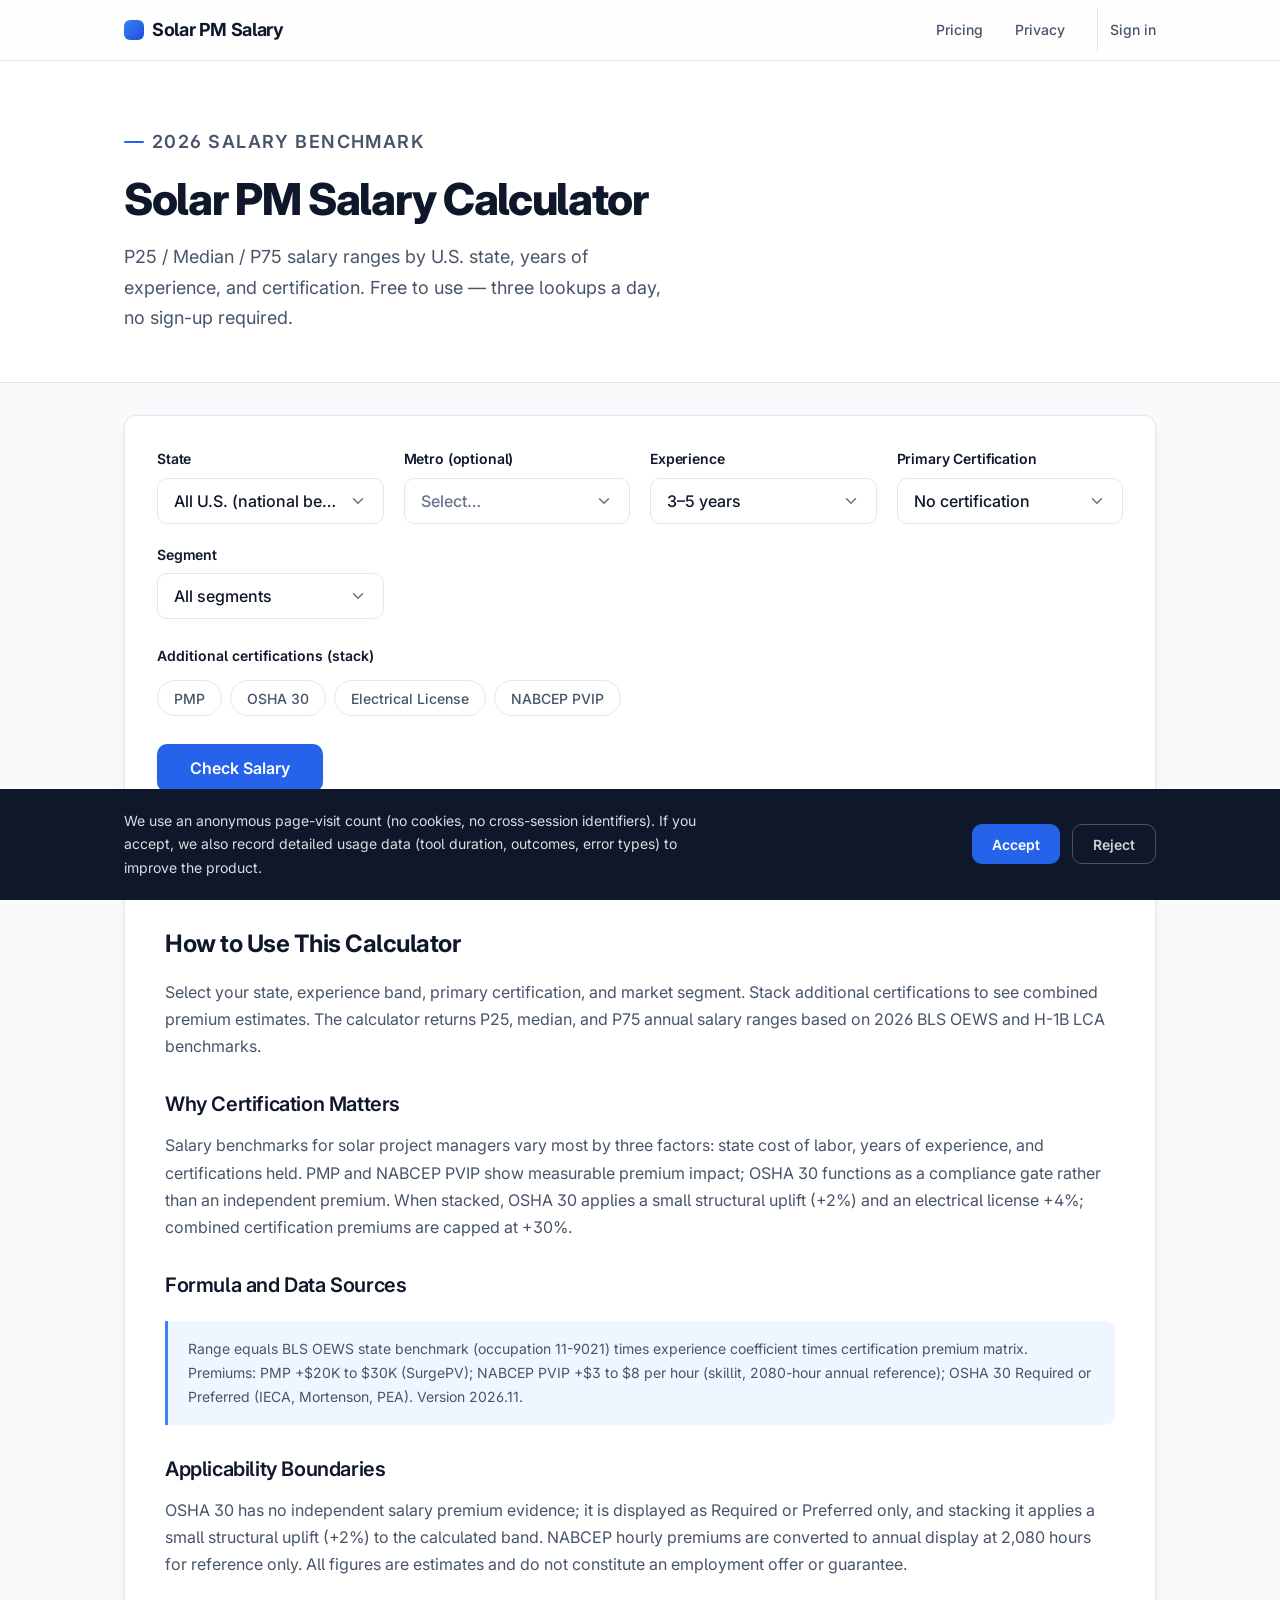
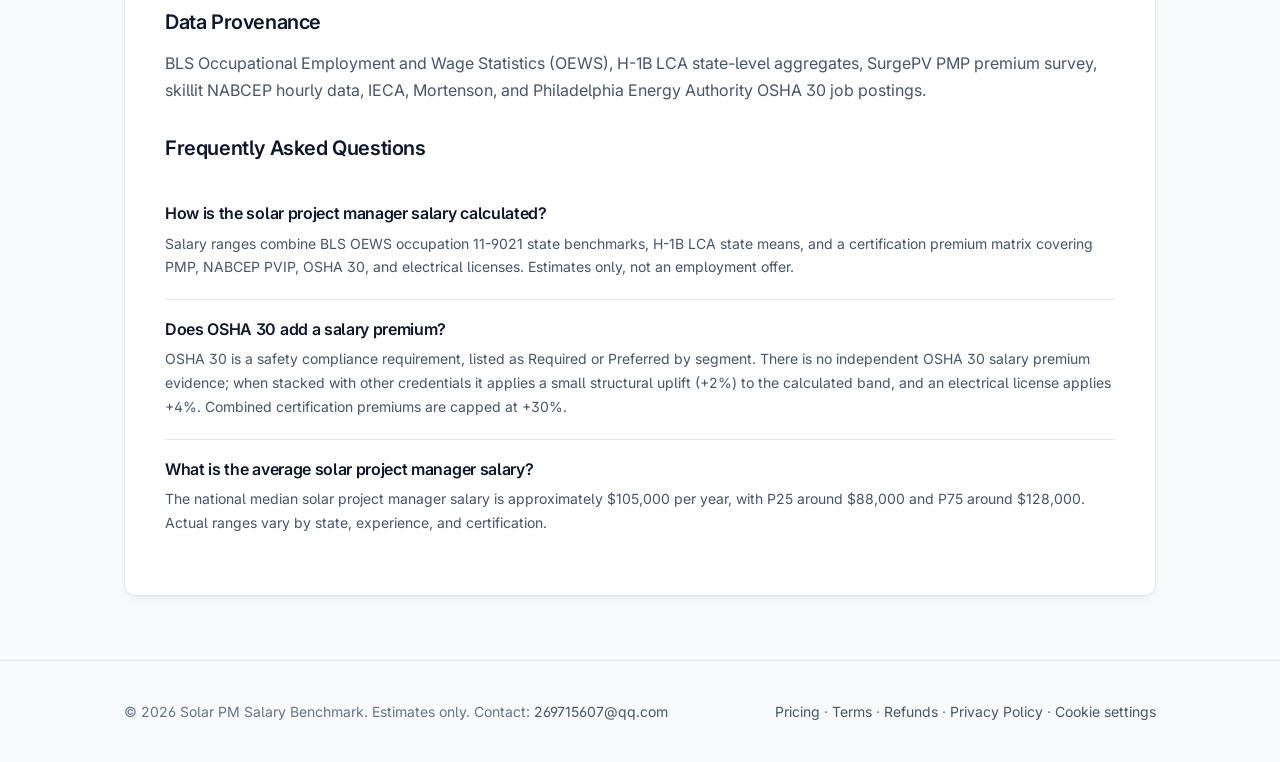
==== index.html @ f7c48b87 "fix(pro): isPro 只认 billing.paid，不用额度快照兜底 实测：status 里 paid=false 而 quota.plan 仍是 pro（额度快照晚一拍）时， 页面会打 " ====
<!DOCTYPE html>
<html lang="en">
<head>
  <meta charset="UTF-8">
  <meta name="viewport" content="width=device-width, initial-scale=1.0">
  <title>Solar PM Salary Calculator — Pay by State & Certification</title>
  <meta name="description" content="Solar Project Manager salary ranges (P25, median, P75) by U.S. state, experience, and certification — PMP, NABCEP, OSHA 30. Free 2026 benchmark calculator.">
  <meta name="robots" content="index, follow">
  <meta name="theme-color" content="#2563eb">
  <link rel="canonical" href="https://solarpmlab.com/">
  <link rel="icon" href="/assets/favicon.svg" type="image/svg+xml">

  <!-- Open Graph -->
  <meta property="og:type" content="website">
  <meta property="og:site_name" content="Solar PM Salary Benchmark">
  <meta property="og:title" content="Solar PM Salary Calculator — Pay by State & Certification">
  <meta property="og:description" content="Solar Project Manager salary ranges (P25, median, P75) by U.S. state, years of experience, and certification. Free calculator — 2026 BLS + LCA benchmark.">
  <meta property="og:url" content="https://solarpmlab.com/">
  <meta property="og:image" content="https://solarpmlab.com/assets/og-image.png">

  <!-- Twitter -->
  <meta name="twitter:card" content="summary_large_image">
  <meta name="twitter:title" content="Solar PM Salary Calculator">
  <meta name="twitter:description" content="Free 2026 salary benchmark for Solar Project Managers — P25 / Median / P75 by state, experience, and certification.">
  <meta name="twitter:image" content="https://solarpmlab.com/assets/og-image.png">

  <link rel="preconnect" href="https://fonts.googleapis.com">
  <link rel="preconnect" href="https://fonts.gstatic.com" crossorigin>
  <link href="https://fonts.googleapis.com/css2?family=Inter:wght@400;500;600;700;800&display=swap" rel="stylesheet">

  <link rel="stylesheet" href="assets/css/tokens.css?v=2.0.0">
  <link rel="stylesheet" href="assets/css/base.css?v=2.0.0">
  <link rel="stylesheet" href="assets/css/solar-pm-salary.css?v=2.1.0">
  <script src="/bff/js/vr-solar-pm-salary.js?v=3.0.0" data-vr-site="solar-pm-salary" defer></script>

  <!-- JSON-LD -->
  <script type="application/ld+json">
  {
    "@context": "https://schema.org",
    "@graph": [
      {
        "@type": "Organization",
        "@id": "#org",
        "name": "Solar PM Salary Benchmark",
        "url": "https://solarpmlab.com/",
        "logo": { "@type": "ImageObject", "url": "https://solarpmlab.com/assets/logo.png" }
      },
      {
        "@type": "WebSite",
        "name": "Solar PM Salary Benchmark",
        "url": "https://solarpmlab.com/",
        "publisher": { "@id": "#org" }
      },
      {
        "@type": "WebApplication",
        "name": "Solar PM Salary Calculator",
        "description": "Solar Project Manager salary benchmark by state, experience, and certification.",
        "applicationCategory": "FinanceApplication",
        "operatingSystem": "Web",
        "offers": { "@type": "Offer", "price": "0", "priceCurrency": "USD" },
        "inLanguage": "en-US",
        "publisher": { "@id": "#org" }
      },
      {
        "@type": "HowTo",
        "name": "How to Use the Solar PM Salary Calculator",
        "description": "Look up P25, median, and P75 solar project manager salaries by U.S. state, experience, and certification.",
        "step": [
          { "@type": "HowToStep", "position": "1", "name": "Select location", "text": "Pick a U.S. state or national benchmark. Metro (optional) drills to 100 top markets." },
          { "@type": "HowToStep", "position": "2", "name": "Choose experience & certification", "text": "Set your experience band (0-2, 3-5, 6+ years) and any certification you hold. Stack additional certs to see combined premiums." },
          { "@type": "HowToStep", "position": "3", "name": "Review ranges", "text": "See P25 / median / P75 salary ranges plus certification premium breakdown and side-by-side comparison." }
        ]
      },
      {
        "@type": "Dataset",
        "name": "Solar PM Salary Benchmark 2026",
        "description": "BLS OEWS (occupation 11-9021) + H-1B LCA state-level aggregates + certification premium matrix (PMP, NABCEP PVIP, OSHA 30, Electrical License).",
        "creator": { "@id": "#org" },
        "publisher": { "@id": "#org" },
        "dateModified": "2026-11-12"
      },
      {
        "@type": "FAQPage",
        "mainEntity": [
          { "@type": "Question", "name": "How is the solar project manager salary calculated?",
            "acceptedAnswer": { "@type": "Answer", "text": "Salary ranges combine BLS OEWS occupation 11-9021 state benchmarks, H-1B LCA state means, and a certification premium matrix covering PMP, NABCEP PVIP, OSHA 30, and electrical licenses. Estimates only, not an employment offer." } },
          { "@type": "Question", "name": "Does OSHA 30 add a salary premium?",
            "acceptedAnswer": { "@type": "Answer", "text": "OSHA 30 is a safety compliance requirement, listed as Required or Preferred by segment. There is no independent OSHA 30 salary premium evidence; when stacked with other credentials it applies a small structural uplift (+2%) to the calculated band, and an electrical license applies +4%. Combined certification premiums are capped at +30%." } },
          { "@type": "Question", "name": "What is the average solar project manager salary?",
            "acceptedAnswer": { "@type": "Answer", "text": "The national median solar project manager salary is approximately $105,000 per year, with P25 around $88,000 and P75 around $128,000. Actual ranges vary by state, experience, and certification." } }
        ]
      }
    ]
  }
  </script>
</head>
<body>

  <div id="consent-banner" class="consent-banner" role="dialog" aria-label="Cookie consent">
    <div class="container">
      <p>We use an anonymous page-visit count (no cookies, no cross-session identifiers). If you accept, we also record detailed usage data (tool duration, outcomes, error types) to improve the product.</p>
      <div class="consent-buttons">
        <button id="consent-accept" class="consent-accept" type="button">Accept</button>
        <button id="consent-reject" class="consent-reject" type="button">Reject</button>
      </div>
    </div>
  </div>

  <header class="site-header">
    <div class="container">
      <div class="site-logo"><a href="/">Solar PM Salary</a></div>
      <nav aria-label="Main navigation">
        <a href="/pricing">Pricing</a>
        <a href="/solar-pm-salary-privacy.html">Privacy</a>
        <div class="account-slot" id="account-slot"></div>
      </nav>
    </div>
  </header>

  <main>
    <!-- 付款回跳提示：文案与显示时机全由 account.js 依据 billing/status 决定（?paid=1 只是线索，不是证据） -->
    <div id="paid-banner" role="status" aria-live="polite" hidden></div>
    <!-- Hero -->
    <section class="hero">
      <div class="container">
        <p class="hero-eyebrow">2026 Salary Benchmark</p>
        <h1>Solar PM Salary Calculator</h1>
        <p>P25 / Median / P75 salary ranges by U.S. state, years of experience, and certification. Free to use — three lookups a day, no sign-up required.</p>
      </div>
    </section>

    <section class="container">

      <div id="rate-limit-banner" class="rate-limit-banner" style="display:none" role="alert">
        Slow down — rate limited. Retry in <span data-countdown></span>.
      </div>

      <div id="fallback-banner" class="fallback-banner" style="display:none" role="alert">
        Showing local estimates (backend unreachable). Corrections and flagging disabled — not real salaries.
      </div>

      <form class="query-form" id="salary-form" autocomplete="off" novalidate>
        <div class="form-grid">
          <div class="form-field">
            <label for="field-state">State</label>
            <div class="cselect" id="cselect-state"></div>
            <select id="field-state" name="state" required aria-hidden="true" tabindex="-1" class="cselect-native"></select>
          </div>
          <div class="form-field">
            <label for="field-metro">Metro (optional)</label>
            <div class="cselect" id="cselect-metro"></div>
            <select id="field-metro" name="metro" aria-hidden="true" tabindex="-1" class="cselect-native">
              <option value="">—</option>
            </select>
          </div>
          <div class="form-field">
            <label for="field-experience">Experience</label>
            <div class="cselect" id="cselect-experience"></div>
            <select id="field-experience" name="experience" required aria-hidden="true" tabindex="-1" class="cselect-native"></select>
          </div>
          <div class="form-field">
            <label for="field-certification">Primary Certification</label>
            <div class="cselect" id="cselect-certification"></div>
            <select id="field-certification" name="certification" required aria-hidden="true" tabindex="-1" class="cselect-native"></select>
          </div>
          <div class="form-field">
            <label for="field-segment">Segment</label>
            <div class="cselect" id="cselect-segment"></div>
            <select id="field-segment" name="segment" required aria-hidden="true" tabindex="-1" class="cselect-native"></select>
          </div>
        </div>

        <div class="cert-stack-field">
          <label>Additional certifications (stack)</label>
          <div class="cert-stack-options" id="cert-stack-wrap">
            <button type="button" class="cert-chip" data-cert="pmp">PMP</button>
            <button type="button" class="cert-chip" data-cert="osha30">OSHA 30</button>
            <button type="button" class="cert-chip" data-cert="electrical">Electrical License</button>
            <button type="button" class="cert-chip" data-cert="nabcep">NABCEP PVIP</button>
          </div>
        </div>

        <div class="submit-row">
          <button type="submit" class="btn btn-primary" id="btn-submit">Check Salary</button>
        </div>
      </form>

      <!-- Free quota: used/remaining come from the server; never adjust them client-side. -->
      <p class="quota-line" id="quota-line" hidden></p>

      <section class="results-section" id="results" aria-live="polite" aria-label="Salary results"></section>

      <!-- Pro 面板：只在「已登录 + 有效订阅」时由 account.js 显示（默认 hidden，不占位）。
           定价页承诺了 API key，就必须有签发入口 —— 否则是"收钱不交付"。 -->
      <section id="pro-panel" aria-label="Your Pro access" hidden
               style="margin-top:var(--space-8);padding:18px 20px;border:1px solid #e5e7eb;border-radius:14px;background:#fff">
        <h2 style="margin:0 0 .4rem;font-size:1.25rem">Your Pro access</h2>
        <p id="pro-summary" style="margin:0 0 .8rem;color:var(--text-muted)"></p>
        <h3 style="margin:.6rem 0 .3rem;font-size:1.02rem">API access</h3>
        <p style="margin:0 0 .6rem;color:var(--text-muted);font-size:.92rem">
          POST <code>https://api.guomeijiayu.com/solar-pm-salary/v1/estimate</code> with
          <code>Authorization: Bearer &lt;your key&gt;</code> and the same JSON body as the form
          (<code>state</code>, <code>experience</code>, <code>certification</code>, <code>segment</code>).
          1,000 calls per day.
        </p>
        <div id="api-key-list"></div>
        <p style="margin:.8rem 0 0">
          <button type="button" class="btn btn-secondary" id="api-key-create">Create API key</button>
        </p>
        <div id="api-key-secret" hidden></div>
      </section>

      <article class="thick-content">
        <h2>How to Use This Calculator</h2>
        <p>Select your state, experience band, primary certification, and market segment. Stack additional certifications to see combined premium estimates. The calculator returns P25, median, and P75 annual salary ranges based on 2026 BLS OEWS and H-1B LCA benchmarks.</p>

        <h3>Why Certification Matters</h3>
        <p>Salary benchmarks for solar project managers vary most by three factors: state cost of labor, years of experience, and certifications held. PMP and NABCEP PVIP show measurable premium impact; OSHA 30 functions as a compliance gate rather than an independent premium. When stacked, OSHA 30 applies a small structural uplift (+2%) and an electrical license +4%; combined certification premiums are capped at +30%.</p>

        <h3>Formula and Data Sources</h3>
        <blockquote>Range equals BLS OEWS state benchmark (occupation 11-9021) times experience coefficient times certification premium matrix. Premiums: PMP +$20K to $30K (SurgePV); NABCEP PVIP +$3 to $8 per hour (skillit, 2080-hour annual reference); OSHA 30 Required or Preferred (IECA, Mortenson, PEA). Version 2026.11.</blockquote>

        <h3>Applicability Boundaries</h3>
        <p>OSHA 30 has no independent salary premium evidence; it is displayed as Required or Preferred only, and stacking it applies a small structural uplift (+2%) to the calculated band. NABCEP hourly premiums are converted to annual display at 2,080 hours for reference only. All figures are estimates and do not constitute an employment offer or guarantee.</p>

        <h3>Data Provenance</h3>
        <p>BLS Occupational Employment and Wage Statistics (OEWS), H-1B LCA state-level aggregates, SurgePV PMP premium survey, skillit NABCEP hourly data, IECA, Mortenson, and Philadelphia Energy Authority OSHA 30 job postings.</p>

        <h3>Frequently Asked Questions</h3>
        <div class="faq-block">
          <div class="faq-item">
            <h4>How is the solar project manager salary calculated?</h4>
            <p>Salary ranges combine BLS OEWS occupation 11-9021 state benchmarks, H-1B LCA state means, and a certification premium matrix covering PMP, NABCEP PVIP, OSHA 30, and electrical licenses. Estimates only, not an employment offer.</p>
          </div>
          <div class="faq-item">
            <h4>Does OSHA 30 add a salary premium?</h4>
            <p>OSHA 30 is a safety compliance requirement, listed as Required or Preferred by segment. There is no independent OSHA 30 salary premium evidence; when stacked with other credentials it applies a small structural uplift (+2%) to the calculated band, and an electrical license applies +4%. Combined certification premiums are capped at +30%.</p>
          </div>
          <div class="faq-item">
            <h4>What is the average solar project manager salary?</h4>
            <p>The national median solar project manager salary is approximately $105,000 per year, with P25 around $88,000 and P75 around $128,000. Actual ranges vary by state, experience, and certification.</p>
          </div>
        </div>
      </article>

    </section>
  </main>

  <!-- Footer -->
  <footer class="site-footer">
    <div class="container">
      <div>&copy; 2026 Solar PM Salary Benchmark. Estimates only. Contact: <a href="mailto:269715607@qq.com">269715607@qq.com</a></div>
      <div><a href="/pricing">Pricing</a> · <a href="/terms">Terms</a> · <a href="/refund">Refunds</a> · <a href="/solar-pm-salary-privacy.html">Privacy Policy</a> · <a href="#" id="solar-consent-settings" rel="nofollow">Cookie settings</a></div>
    </div>
  </footer>

  <!-- Toast -->
  <div id="toast" class="toast" role="status" aria-live="polite"></div>

  <!-- Account modal lives in the markup (not built by JS), so the CSP needs no innerHTML allowance. -->
  <div class="modal-backdrop" id="auth-modal" hidden>
    <div class="modal" role="dialog" aria-modal="true" aria-labelledby="auth-title">
      <button type="button" class="modal-close" id="auth-close" aria-label="Close">×</button>
      <h3 id="auth-title">Sign in</h3>
      <p class="modal-sub" id="auth-sub">Your checks and Pro plan are tied to this account.</p>
      <form id="auth-form" novalidate>
        <label for="auth-email">Email</label>
        <input type="email" id="auth-email" name="email" required autocomplete="email" placeholder="you@company.com">
        <label for="auth-password">Password</label>
        <input type="password" id="auth-password" name="password" required minlength="8" autocomplete="current-password" placeholder="At least 8 characters">
        <p class="auth-error" id="auth-error" role="alert" hidden></p>
        <button type="submit" class="btn btn-primary" id="auth-submit">Sign in</button>
      </form>
      <p class="modal-switch"><button type="button" class="link-btn" id="auth-switch">New here? Create an account</button></p>
    </div>
  </div>

  <script src="assets/js/_site_config.js?v=2.4.0"></script>
  <script src="assets/js/api.js?v=2.0.0"></script>
  <script src="assets/js/account.js?v=2.4.2"></script>
  <script src="assets/js/solar-pm-salary-app.js?v=2.4.0"></script>
</body>
</html>
---- assets/css/tokens.css ----
:root {

  --color-blue-50:  #eff6ff;
  --color-blue-100: #dbeafe;
  --color-blue-200: #bfdbfe;
  --color-blue-300: #93c5fd;
  --color-blue-400: #60a5fa;
  --color-blue-500: #3b82f6;
  --color-blue-600: #2563eb;
  --color-blue-700: #1d4ed8;

  --color-primary:       var(--color-blue-600);
  --color-primary-hover: var(--color-blue-700);
  --color-primary-soft:  var(--color-blue-50);

  --color-gray-50:  #f8fafc;
  --color-gray-100: #f1f5f9;
  --color-gray-200: #e2e8f0;
  --color-gray-300: #cbd5e1;
  --color-gray-400: #94a3b8;
  --color-gray-500: #64748b;
  --color-gray-600: #475569;
  --color-gray-700: #334155;
  --color-gray-800: #1e293b;
  --color-gray-900: #0f172a;

  --color-success:    #047857;
  --color-success-bg: #ecfdf5;
  --color-warning:    #b45309;
  --color-warning-bg: #fffbeb;
  --color-error:      #b91c1c;
  --color-error-bg:   #fef2f2;

  --text-primary:   var(--color-gray-900);
  --text-secondary: var(--color-gray-600);
  --text-muted:     var(--color-gray-500);
  --text-faint:     var(--color-gray-400);

  --bg-page:        var(--color-gray-50);
  --bg-elevated:    #ffffff;
  --bg-subtle:      var(--color-gray-100);
  --bg-hero:        #ffffff;
  --bg-navbar:      rgba(255, 255, 255, 0.8);
  --bg-border:      var(--color-gray-200);
  --bg-border-strong: var(--color-gray-300);

  --font-sans: "Inter", -apple-system, BlinkMacSystemFont, "Segoe UI", Roboto, "Helvetica Neue", Arial, sans-serif;
  --font-mono: "SF Mono", "JetBrains Mono", ui-monospace, Menlo, Consolas, monospace;

  --font-xs:   12px;
  --font-sm:   14px;
  --font-base: 16px;
  --font-lg:   18px;
  --font-xl:   20px;
  --font-2xl:  24px;
  --font-3xl:  30px;
  --font-4xl:  40px;
  --font-5xl:  48px;
  --font-hero: 44px;

  --weight-normal:   400;
  --weight-medium:   500;
  --weight-semibold: 600;
  --weight-bold:     700;
  --weight-extrabold: 800;

  --leading-tight:   1.2;
  --leading-snug:    1.4;
  --leading-normal:  1.55;
  --leading-relaxed: 1.7;

  --space-1: 4px;  --space-2: 8px;  --space-3: 12px; --space-4: 16px;
  --space-5: 20px; --space-6: 24px; --space-7: 28px; --space-8: 32px;
  --space-10: 40px; --space-12: 48px; --space-14: 56px; --space-16: 64px;
  --space-20: 80px; --space-24: 96px;

  --radius-sm:   6px;
  --radius-md:   10px;
  --radius-lg:   12px;
  --radius-xl:   16px;
  --radius-2xl:  16px;
  --radius-full: 999px;

  --shadow-xs:  0 1px 2px 0 rgba(15, 23, 42, 0.05);
  --shadow-sm:  0 1px 2px 0 rgba(15, 23, 42, 0.04), 0 1px 3px 0 rgba(15, 23, 42, 0.03);
  --shadow-card: 0 1px 3px 0 rgba(15, 23, 42, 0.04), 0 4px 12px -2px rgba(15, 23, 42, 0.05);
  --shadow-dropdown: 0 4px 6px -1px rgba(15, 23, 42, 0.05), 0 10px 24px -4px rgba(15, 23, 42, 0.10);
  --shadow-hover: 0 4px 12px -2px rgba(15, 23, 42, 0.08);

  --container-max: 1080px;
  --navbar-height: 60px;
  --touch-target: 44px;

  --dur-fast: 120ms;
  --dur-normal: 180ms;
  --ease: cubic-bezier(0.4, 0, 0.2, 1);
  --ease-out: cubic-bezier(0, 0, 0.2, 1);
}
---- assets/css/base.css ----
*, *::before, *::after { box-sizing: border-box; margin: 0; padding: 0; }

html {
  font-size: var(--font-base);
  -webkit-text-size-adjust: 100%;
  scroll-behavior: smooth;
}

body {
  font-family: var(--font-sans);
  font-feature-settings: "cv05" 1, "tnum" 0, "ss01" 1;
  color: var(--text-primary);
  background: var(--bg-page);
  line-height: var(--leading-normal);
  min-height: 100vh;
  -webkit-font-smoothing: antialiased;
  -moz-osx-font-smoothing: grayscale;
  text-rendering: optimizeLegibility;
}

a {
  color: var(--color-blue-600);
  text-decoration: none;
  transition: color var(--dur-fast) var(--ease);
}
a:hover { color: var(--color-blue-700); text-decoration: underline; }
a:focus-visible {
  outline: 2px solid var(--color-blue-500);
  outline-offset: 2px;
  border-radius: var(--radius-sm);
}

h1, h2, h3, h4 {
  line-height: var(--leading-tight);
  color: var(--text-primary);
  letter-spacing: -0.02em;
}
h1 { font-size: var(--font-hero); font-weight: var(--weight-extrabold); letter-spacing: -0.03em; }
h2 { font-size: var(--font-2xl); font-weight: var(--weight-bold); }
h3 { font-size: var(--font-xl);  font-weight: var(--weight-semibold); }
h4 { font-size: var(--font-base); font-weight: var(--weight-semibold); }

p { line-height: var(--leading-relaxed); color: var(--text-secondary); }
ul, ol { line-height: var(--leading-relaxed); color: var(--text-secondary); }
ul li, ol li { margin-bottom: var(--space-2); }

.tabular, .percentile-value, .comparison-value { font-variant-numeric: tabular-nums; }

img { max-width: 100%; display: block; }

button {
  font-family: inherit;
  font-size: var(--font-base);
  cursor: pointer;
  border: none;
  background: none;
  min-height: var(--touch-target);
  font-weight: var(--weight-medium);
}
button:focus-visible { outline: 2px solid var(--color-blue-500); outline-offset: 2px; border-radius: var(--radius-sm); }
button:disabled { cursor: not-allowed; opacity: 0.55; }

input, select, textarea {
  font-family: inherit;
  font-size: var(--font-base);
  color: var(--text-primary);
}
input:focus-visible, select:focus-visible, textarea:focus-visible {
  outline: 2px solid var(--color-blue-500);
  outline-offset: 1px;
}

.visually-hidden {
  position: absolute !important;
  width: 1px; height: 1px;
  padding: 0; margin: -1px;
  overflow: hidden; clip: rect(0,0,0,0);
  white-space: nowrap; border: 0;
}

.container {
  max-width: var(--container-max);
  margin: 0 auto;
  padding: 0 var(--space-6);
}
.container-narrow {
  max-width: 760px;
  margin: 0 auto;
  padding: 0 var(--space-6);
}

.btn {
  display: inline-flex;
  align-items: center;
  justify-content: center;
  gap: var(--space-2);
  min-height: var(--touch-target);
  padding: 0 var(--space-6);
  border-radius: var(--radius-md);
  font-weight: var(--weight-semibold);
  text-decoration: none;
  transition: background var(--dur-fast) var(--ease), box-shadow var(--dur-fast) var(--ease), transform var(--dur-fast) var(--ease);
  cursor: pointer;
  border: 1px solid transparent;
}
.btn-primary {
  background: var(--color-primary);
  color: #ffffff;
  box-shadow: var(--shadow-xs);
}
.btn-primary:hover {
  background: var(--color-primary-hover);
  text-decoration: none;
  color: #ffffff;
}
.btn-primary:active { transform: translateY(1px); }
.btn-primary:disabled { background: var(--color-gray-300); box-shadow: none; }
.btn-secondary {
  background: var(--bg-elevated);
  color: var(--text-primary);
  border-color: var(--bg-border-strong);
}
.btn-secondary:hover {
  background: var(--color-gray-50);
  text-decoration: none;
  border-color: var(--color-gray-400);
}

/* ===== Toast ===== */
.toast {
  position: fixed;
  bottom: var(--space-8);
  left: 50%;
  transform: translateX(-50%) translateY(16px);
  background: var(--color-gray-900);
  color: #fff;
  padding: var(--space-3) var(--space-6);
  border-radius: var(--radius-md);
  box-shadow: var(--shadow-dropdown);
  z-index: 1000;
  max-width: 90vw;
  opacity: 0;
  pointer-events: none;
  transition: opacity var(--dur-normal) var(--ease-out), transform var(--dur-normal) var(--ease-out);
  font-size: var(--font-sm);
  font-weight: var(--weight-medium);
}
.toast.show { opacity: 1; transform: translateX(-50%) translateY(0); pointer-events: auto; }
.toast.error { background: var(--color-error); }
.toast.success { background: var(--color-success); }

.skeleton {
  background: linear-gradient(90deg, var(--color-gray-100) 25%, var(--color-gray-200) 37%, var(--color-gray-100) 63%);
  background-size: 400% 100%;
  animation: skeleton-loading 1.4s ease infinite;
  border-radius: var(--radius-sm);
}
@keyframes skeleton-loading {
  0% { background-position: 100% 50%; }
  100% { background-position: 0 50%; }
}

table { border-collapse: collapse; width: 100%; }
th { text-align: left; font-weight: var(--weight-semibold); }

blockquote {
  border-left: 3px solid var(--color-blue-500);
  padding: var(--space-4) var(--space-5);
  margin: var(--space-6) 0;
  background: var(--color-blue-50);
  border-radius: 0 var(--radius-md) var(--radius-md) 0;
  color: var(--text-secondary);
  line-height: var(--leading-relaxed);
  font-size: var(--font-sm);
}
---- assets/css/solar-pm-salary.css ----
.site-header {
  background: var(--bg-navbar);
  backdrop-filter: saturate(180%) blur(12px);
  -webkit-backdrop-filter: saturate(180%) blur(12px);
  position: sticky;
  top: 0;
  z-index: 100;
  border-bottom: 1px solid var(--bg-border);
}
.site-header .container {
  display: flex;
  align-items: center;
  justify-content: space-between;
  height: var(--navbar-height);
}
.site-logo {
  display: flex;
  align-items: center;
  gap: var(--space-2);
  font-weight: var(--weight-bold);
  font-size: var(--font-lg);
  color: var(--text-primary);
  letter-spacing: -0.02em;
}
.site-logo a { color: inherit; display: flex; align-items: center; gap: var(--space-2); }
.site-logo a:hover { text-decoration: none; }

.site-logo a::before {
  content: "";
  width: 20px; height: 20px;
  border-radius: 6px;
  background: linear-gradient(135deg, var(--color-blue-500), var(--color-blue-700));
  flex-shrink: 0;
}
.site-header nav { display: flex; gap: var(--space-8); align-items: center; }
.site-header nav a {
  color: var(--text-secondary);
  font-size: var(--font-sm);
  font-weight: var(--weight-medium);
}
.site-header nav a:hover { color: var(--text-primary); text-decoration: none; }

.hero {
  background: var(--bg-hero);
  border-bottom: 1px solid var(--bg-border);
  padding: var(--space-16) 0 var(--space-12);
}
.hero-eyebrow {
  display: inline-flex;
  align-items: center;
  gap: var(--space-2);
  font-size: var(--font-xs);
  font-weight: var(--weight-semibold);
  letter-spacing: 0.08em;
  text-transform: uppercase;
  color: var(--color-blue-700);
  margin-bottom: var(--space-4);
}
.hero-eyebrow::before {
  content: "";
  width: 20px; height: 2px;
  background: var(--color-blue-600);
  border-radius: 2px;
}
.hero h1 {
  margin-bottom: var(--space-4);
  max-width: 720px;
}
.hero p {
  font-size: var(--font-lg);
  max-width: 560px;
  color: var(--text-secondary);
  line-height: var(--leading-relaxed);
}

.query-form {
  background: var(--bg-elevated);
  border: 1px solid var(--bg-border);
  border-radius: var(--radius-lg);
  padding: var(--space-8);
  margin-top: var(--space-8);
  box-shadow: var(--shadow-card);
}
.form-grid {
  display: grid;
  grid-template-columns: repeat(auto-fit, minmax(180px, 1fr));
  gap: var(--space-5);
}
.form-field { display: flex; flex-direction: column; }
.form-field label {
  font-weight: var(--weight-semibold);
  margin-bottom: var(--space-2);
  font-size: var(--font-sm);
  color: var(--text-primary);
  letter-spacing: -0.01em;
}
.form-field select {
  padding: var(--space-3) var(--space-10) var(--space-3) var(--space-4);
  border: 1px solid var(--bg-border);
  border-radius: var(--radius-md);
  background: var(--bg-elevated);
  min-height: var(--touch-target);
  font-size: var(--font-base);
  cursor: pointer;
  transition: border-color var(--dur-fast) var(--ease), box-shadow var(--dur-fast) var(--ease);
  appearance: none;
  -webkit-appearance: none;
  -moz-appearance: none;
  background-image: url("data:image/svg+xml;charset=UTF-8,%3csvg xmlns='http://www.w3.org/2000/svg' viewBox='0 0 24 24' fill='none' stroke='%2364748b' stroke-width='2' stroke-linecap='round' stroke-linejoin='round'%3e%3cpolyline points='6 9 12 15 18 9'%3e%3c/polyline%3e%3c/svg%3e");
  background-repeat: no-repeat;
  background-position: right var(--space-3) center;
  background-size: 18px;
  color: var(--text-primary);
  width: 100%;
}
.form-field select:hover { border-color: var(--bg-border-strong); }
.form-field select:focus-visible {
  border-color: var(--color-blue-500);
  box-shadow: 0 0 0 4px rgba(59, 130, 246, 0.12);
  outline: none;
}

.cselect-native {
  display: none !important;
}
.cselect { position: relative; }
.cselect-trigger {
  display: flex;
  align-items: center;
  justify-content: space-between;
  gap: var(--space-2);
  width: 100%;
  min-height: var(--touch-target);
  padding: var(--space-3) var(--space-4);
  background: var(--bg-elevated);
  border: 1px solid var(--bg-border);
  border-radius: var(--radius-md);
  font-size: var(--font-base);
  color: var(--text-primary);
  text-align: left;
  cursor: pointer;
  transition: border-color var(--dur-fast) var(--ease), box-shadow var(--dur-fast) var(--ease);
}
.cselect-trigger:hover { border-color: var(--bg-border-strong); }
.cselect-trigger:focus-visible,
.cselect.open .cselect-trigger {
  border-color: var(--color-blue-500);
  box-shadow: 0 0 0 4px rgba(59, 130, 246, 0.12);
  outline: none;
}
.cselect-value { flex: 1; overflow: hidden; text-overflow: ellipsis; white-space: nowrap; }
.cselect-value.placeholder { color: var(--text-muted); }
.cselect-arrow {
  width: 18px; height: 18px;
  color: var(--text-muted);
  flex-shrink: 0;
  transition: transform var(--dur-fast) var(--ease);
}
.cselect.open .cselect-arrow { transform: rotate(180deg); color: var(--color-blue-600); }

.cselect-panel {
  position: absolute;
  top: calc(100% + 6px);
  left: 0; right: 0;
  z-index: 60;
  max-height: 280px;
  overflow-y: auto;
  margin: 0;
  padding: var(--space-1);
  list-style: none;
  background: var(--bg-elevated);
  border: 1px solid var(--bg-border);
  border-radius: var(--radius-md);
  box-shadow: var(--shadow-dropdown);
  animation: cselectIn var(--dur-fast) var(--ease);
}
@keyframes cselectIn {
  from { opacity: 0; transform: translateY(-4px); }
  to { opacity: 1; transform: translateY(0); }
}
.cselect-panel:focus { outline: none; }
.cselect-panel::-webkit-scrollbar { width: 8px; }
.cselect-panel::-webkit-scrollbar-track { background: transparent; }
.cselect-panel::-webkit-scrollbar-thumb {
  background: var(--color-gray-300);
  border-radius: 4px;
  border: 2px solid var(--bg-elevated);
}
.cselect-panel::-webkit-scrollbar-thumb:hover { background: var(--color-gray-400); }
.cselect-panel { scrollbar-width: thin; scrollbar-color: var(--color-gray-300) transparent; }

.cselect-option {
  display: flex;
  align-items: center;
  justify-content: space-between;
  gap: var(--space-2);
  padding: var(--space-2) var(--space-3);
  border-radius: var(--radius-sm);
  font-size: var(--font-sm);
  color: var(--text-primary);
  cursor: pointer;
  user-select: none;
}
.cselect-option.active { background: var(--color-blue-50); }
.cselect-option.selected { color: var(--color-blue-700); font-weight: var(--weight-semibold); }
.cselect-option.selected.active { background: var(--color-blue-100); }
.cselect-check { width: 16px; height: 16px; color: var(--color-blue-600); flex-shrink: 0; }

.cert-stack-field { margin-top: var(--space-6); }
.cert-stack-field > label {
  font-weight: var(--weight-semibold);
  font-size: var(--font-sm);
  color: var(--text-primary);
}
.cert-stack-options {
  display: flex;
  flex-wrap: wrap;
  gap: var(--space-2);
  margin-top: var(--space-3);
}
.cert-chip {
  padding: var(--space-2) var(--space-4);
  border: 1px solid var(--bg-border);
  border-radius: var(--radius-full);
  font-size: var(--font-sm);
  font-weight: var(--weight-medium);
  background: var(--bg-elevated);
  cursor: pointer;
  min-height: 36px;
  transition: all var(--dur-fast) var(--ease);
  color: var(--text-secondary);
}
.cert-chip:hover { border-color: var(--color-blue-400); color: var(--color-blue-700); background: var(--color-blue-50); }
.cert-chip.active {
  background: var(--color-blue-600);
  color: #fff;
  border-color: var(--color-blue-600);
}

.submit-row {
  margin-top: var(--space-7);
  display: flex;
  gap: var(--space-3);
  align-items: center;
}
.query-form .btn-primary {
  min-height: 48px;
  font-size: var(--font-base);
  padding: 0 var(--space-8);
}

.results-section { margin: var(--space-10) 0; }
.results-section:empty { margin: 0; min-height: 0; }

.range-card {
  background: var(--bg-elevated);
  border: 1px solid var(--bg-border);
  border-radius: var(--radius-lg);
  padding: var(--space-8);
  margin-bottom: var(--space-6);
  box-shadow: var(--shadow-card);
}
.range-card h3 { margin-bottom: var(--space-6); }

.range-percentiles {
  display: grid;
  grid-template-columns: repeat(3, 1fr);
  gap: var(--space-6);
  margin-bottom: var(--space-8);
}
.percentile-block {
  text-align: center;
  padding: var(--space-5) var(--space-3);
  border-radius: var(--radius-md);
  background: var(--color-gray-50);
  border: 1px solid var(--bg-border);
}

.percentile-block:nth-child(2) {
  background: var(--color-blue-50);
  border-color: var(--color-blue-200);
}
.percentile-label {
  font-size: var(--font-xs);
  color: var(--text-muted);
  text-transform: uppercase;
  letter-spacing: 0.08em;
  font-weight: var(--weight-semibold);
  margin-bottom: var(--space-3);
}
.percentile-block:nth-child(2) .percentile-label { color: var(--color-blue-700); }
.percentile-value {
  font-size: var(--font-4xl);
  font-weight: var(--weight-extrabold);
  color: var(--text-primary);
  letter-spacing: -0.03em;
  line-height: 1.05;
  font-variant-numeric: tabular-nums;
}
.percentile-block:nth-child(2) .percentile-value { color: var(--color-blue-700); }
.percentile-unit {
  font-size: var(--font-xs);
  color: var(--text-muted);
  margin-top: var(--space-2);
}

.range-bar {
  height: 8px;
  background: var(--color-gray-100);
  border-radius: var(--radius-full);
  position: relative;
  margin: var(--space-6) 0 var(--space-4);
}
.range-bar-fill {
  position: absolute;
  height: 100%;
  background: linear-gradient(90deg, var(--color-blue-400), var(--color-blue-600));
  border-radius: var(--radius-full);
}
.range-bar-marker {
  position: absolute;
  top: -4px;
  width: 4px;
  height: 16px;
  background: var(--color-gray-900);
  border-radius: 3px;
  transform: translateX(-50%);
}

.data-source-note {
  font-size: var(--font-xs);
  color: var(--text-muted);
  margin-top: var(--space-6);
  line-height: var(--leading-relaxed);
  padding-top: var(--space-5);
  border-top: 1px solid var(--bg-border);
}

.cert-premium-table {
  width: 100%;
  margin-top: var(--space-5);
  border-radius: var(--radius-lg);
  overflow: hidden;
  border: 1px solid var(--bg-border);
  background: var(--bg-elevated);
}
.cert-premium-table th, .cert-premium-table td {
  padding: var(--space-4) var(--space-5);
  text-align: left;
  border-bottom: 1px solid var(--bg-border);
  font-size: var(--font-sm);
}
.cert-premium-table th {
  background: var(--color-gray-50);
  font-weight: var(--weight-semibold);
  color: var(--text-secondary);
  font-size: var(--font-xs);
  text-transform: uppercase;
  letter-spacing: 0.05em;
}
.cert-premium-table tbody tr:last-child td { border-bottom: none; }
.cert-premium-table tbody tr { transition: background var(--dur-fast) var(--ease); }
.cert-premium-table tbody tr:hover { background: var(--color-gray-50); }

.status-badge {
  display: inline-block;
  padding: 3px var(--space-3);
  border-radius: var(--radius-full);
  font-size: var(--font-xs);
  font-weight: var(--weight-semibold);
  letter-spacing: 0.02em;
}
.status-required { background: var(--color-error-bg); color: var(--color-error); }
.status-preferred { background: var(--color-warning-bg); color: var(--color-warning); }

.premium-toggle {
  background: none;
  border: none;
  color: var(--color-blue-600);
  cursor: pointer;
  padding: var(--space-1) 0;
  font-size: var(--font-sm);
  font-weight: var(--weight-medium);
  min-height: auto;
}
.premium-toggle:hover { text-decoration: underline; color: var(--color-blue-700); }

.comparison-bar {
  background: var(--bg-elevated);
  border: 1px solid var(--bg-border);
  border-radius: var(--radius-lg);
  padding: var(--space-8);
  margin-top: var(--space-6);
  box-shadow: var(--shadow-card);
}
.comparison-bar h3 { margin-bottom: var(--space-6); }
.comparison-row {
  display: flex;
  align-items: center;
  gap: var(--space-5);
  margin-bottom: var(--space-5);
}
.comparison-row:last-child { margin-bottom: 0; }
.comparison-label {
  width: 140px;
  font-size: var(--font-sm);
  color: var(--text-secondary);
  font-weight: var(--weight-medium);
  flex-shrink: 0;
}
.comparison-track {
  flex: 1;
  height: 26px;
  background: var(--color-gray-100);
  border-radius: var(--radius-sm);
  position: relative;
  overflow: hidden;
}
.comparison-fill {
  height: 100%;
  background: linear-gradient(90deg, var(--color-blue-400), var(--color-blue-600));
  border-radius: var(--radius-sm);
  transition: width 300ms var(--ease-out);
}
.comparison-value {
  width: 96px;
  text-align: right;
  font-weight: var(--weight-bold);
  font-size: var(--font-lg);
  color: var(--text-primary);
  font-variant-numeric: tabular-nums;
  flex-shrink: 0;
}

.result-actions {
  display: flex;
  flex-wrap: wrap;
  gap: var(--space-3);
  margin-top: var(--space-8);
  padding-top: var(--space-6);
  border-top: 1px solid var(--bg-border);
}
.action-btn {
  padding: var(--space-3) var(--space-5);
  border-radius: var(--radius-md);
  font-size: var(--font-sm);
  font-weight: var(--weight-semibold);
  border: 1px solid var(--bg-border);
  background: var(--bg-elevated);
  min-height: var(--touch-target);
  transition: all var(--dur-fast) var(--ease);
}
.action-btn:hover { transform: translateY(-1px); box-shadow: var(--shadow-sm); }
.action-btn.confirm { color: var(--color-success); border-color: var(--color-success); }
.action-btn.confirm:hover { background: var(--color-success-bg); }
.action-btn.correct { color: var(--color-warning); border-color: var(--color-warning); }
.action-btn.correct:hover { background: var(--color-warning-bg); }
.action-btn.missing { color: var(--color-error); border-color: var(--color-error); }
.action-btn.missing:hover { background: var(--color-error-bg); }
/* 复制/导出：中性色，与三个"反馈"按钮区分开，避免被误当成表态。 */
.action-btn.util { color: var(--color-blue-700); border-color: var(--color-blue-700); }
.action-btn.util:hover { background: var(--color-blue-50, var(--bg-elevated)); }

.correction-panel {
  background: var(--color-gray-50);
  border: 1px solid var(--bg-border);
  border-radius: var(--radius-lg);
  padding: var(--space-6);
  margin-top: var(--space-5);
}
.correction-panel h4 { margin-bottom: var(--space-3); }
.correction-panel p { font-size: var(--font-sm); }
.bucket-options { display: flex; flex-wrap: wrap; gap: var(--space-2); margin: var(--space-4) 0; }
.bucket-chip {
  padding: var(--space-2) var(--space-5);
  border: 1px solid var(--bg-border);
  border-radius: var(--radius-md);
  cursor: pointer;
  background: var(--bg-elevated);
  font-size: var(--font-sm);
  font-weight: var(--weight-medium);
  transition: all var(--dur-fast) var(--ease);
}
.bucket-chip:hover { border-color: var(--color-blue-400); }
.bucket-chip.active {
  border-color: var(--color-blue-600);
  background: var(--color-blue-50);
  color: var(--color-blue-700);
  font-weight: var(--weight-semibold);
}
.reason-select {
  width: 100%;
  padding: var(--space-3);
  border: 1px solid var(--bg-border);
  border-radius: var(--radius-md);
  margin-top: var(--space-3);
  background: var(--bg-elevated);
}

.rate-limit-banner {
  background: var(--color-warning-bg);
  color: var(--color-warning);
  padding: var(--space-4) var(--space-5);
  border-radius: var(--radius-md);
  margin-bottom: var(--space-5);
  font-size: var(--font-sm);
  font-weight: var(--weight-medium);
  border: 1px solid #fde68a;
}
.fallback-banner {
  background: var(--color-error-bg);
  color: var(--color-error);
  padding: var(--space-4) var(--space-5);
  border-radius: var(--radius-md);
  margin-bottom: var(--space-5);
  font-size: var(--font-sm);
  font-weight: var(--weight-medium);
  border: 1px solid #fecaca;
}

.consent-banner {
  position: fixed;
  bottom: 0;
  left: 0;
  right: 0;
  background: var(--color-gray-900);
  color: #fff;
  padding: var(--space-5) 0;
  z-index: 999;
  max-height: 40vh;
  overflow-y: auto;
}
.consent-banner .container {
  display: flex;
  align-items: center;
  justify-content: space-between;
  gap: var(--space-5);
  flex-wrap: wrap;
}
.consent-banner p {
  font-size: var(--font-sm);
  max-width: 600px;
  color: rgba(255,255,255,0.85);
}
.consent-buttons { display: flex; gap: var(--space-3); }
.consent-buttons button {
  padding: var(--space-2) var(--space-5);
  border-radius: var(--radius-md);
  font-size: var(--font-sm);
  font-weight: var(--weight-semibold);
  min-height: 40px;
}
.consent-accept { background: var(--color-blue-600); color: #fff; }
.consent-accept:hover { background: var(--color-blue-700); }
.consent-reject { background: transparent; color: rgba(255,255,255,0.8); border: 1px solid rgba(255,255,255,0.25); }
.consent-reject:hover { background: rgba(255,255,255,0.08); color: #fff; }

.thick-content {
  margin: var(--space-16) 0;
  padding: var(--space-10);
  background: var(--bg-elevated);
  border: 1px solid var(--bg-border);
  border-radius: var(--radius-lg);
  box-shadow: var(--shadow-card);
}
.thick-content h2 { margin-bottom: var(--space-5); }
.thick-content h3 {
  margin: var(--space-8) 0 var(--space-4);
  color: var(--text-primary);
}
.thick-content p { margin-bottom: var(--space-4); }
.thick-content ul { margin: var(--space-5) 0; padding-left: var(--space-6); }
.thick-content li { margin-bottom: var(--space-2); }
.thick-content a { font-weight: var(--weight-semibold); }

.faq-block { margin-top: var(--space-6); }
.faq-item {
  padding: var(--space-5) 0;
  border-bottom: 1px solid var(--bg-border);
}
.faq-item:last-child { border-bottom: none; }
.faq-item h4 {
  font-size: var(--font-base);
  font-weight: var(--weight-semibold);
  color: var(--text-primary);
  margin-bottom: var(--space-2);
}
.faq-item p {
  font-size: var(--font-sm);
  color: var(--text-secondary);
  margin-bottom: 0;
}

.site-footer {
  background: var(--color-gray-50);
  border-top: 1px solid var(--bg-border);
  color: var(--text-muted);
  padding: var(--space-10) 0;
  margin-top: var(--space-16);
  font-size: var(--font-sm);
}
.site-footer .container {
  display: flex;
  justify-content: space-between;
  flex-wrap: wrap;
  gap: var(--space-5);
}
.site-footer a { color: var(--text-secondary); }
.site-footer a:hover { color: var(--text-primary); }

.policy-page { padding: var(--space-12) 0 var(--space-16); }
.policy-hero { max-width: 760px; margin-bottom: var(--space-8); }
.policy-hero h1 { margin-bottom: var(--space-4); }
.eyebrow {
  display: inline-flex;
  align-items: center;
  gap: var(--space-2);
  font-size: var(--font-xs);
  font-weight: var(--weight-semibold);
  letter-spacing: 0.08em;
  text-transform: uppercase;
  color: var(--color-blue-700);
  margin-bottom: var(--space-3);
}
.policy-meta { color: var(--text-muted); font-size: var(--font-sm); }
.policy-last-updated { font-weight: var(--weight-medium); color: var(--text-secondary); }
.policy-card {
  max-width: 760px;
  background: var(--bg-elevated);
  border: 1px solid var(--bg-border);
  border-radius: var(--radius-lg);
  padding: var(--space-10);
  box-shadow: var(--shadow-card);
}
.policy-section { margin-bottom: var(--space-8); }
.policy-section:last-child { margin-bottom: 0; }
.policy-section h2 {
  font-size: var(--font-xl);
  margin-bottom: var(--space-4);
  padding-bottom: var(--space-3);
  border-bottom: 1px solid var(--bg-border);
}
.policy-section p { margin-bottom: var(--space-4); }
.policy-section ul { margin: var(--space-4) 0; padding-left: var(--space-5); }
.policy-section li { margin-bottom: var(--space-2); }
.policy-strong-text { color: var(--text-primary); font-weight: var(--weight-semibold); }
.policy-contact-list { list-style: none; padding-left: 0; }
.policy-contact-link { display: inline-block; margin-top: var(--space-2); font-weight: var(--weight-medium); }
.policy-footer-note {
  margin-top: var(--space-6);
  padding: var(--space-4) var(--space-5);
  background: var(--color-gray-50);
  border: 1px solid var(--bg-border);
  border-radius: var(--radius-md);
  font-size: var(--font-sm);
}
.back-link {
  display: inline-block;
  margin-top: var(--space-6);
  font-weight: var(--weight-medium);
  font-size: var(--font-sm);
}

@media (max-width: 768px) {
  .hero { padding: var(--space-12) 0 var(--space-10); }
  .hero h1 { font-size: var(--font-3xl); }
  .hero p { font-size: var(--font-base); }
  .query-form { padding: var(--space-6); }
  .range-card, .comparison-bar, .thick-content { padding: var(--space-6); }
  .range-percentiles { grid-template-columns: 1fr; gap: var(--space-4); }
  .percentile-value { font-size: var(--font-3xl); }
  .comparison-label { width: 104px; font-size: var(--font-xs); }
  .comparison-value { width: 76px; font-size: var(--font-base); }
  .comparison-row { gap: var(--space-3); }
  input, select { font-size: 16px; }
}
@media (max-width: 480px) {
  .container { padding: 0 var(--space-4); }
  .hero h1 { font-size: var(--font-2xl); }
  .submit-row .btn-primary { width: 100%; }
  .cert-premium-table th, .cert-premium-table td { padding: var(--space-3); font-size: var(--font-xs); }
}

/* ============================================================================
   阶段二 P2：账号 + 免费额度 + 付费墙（2026-11-24）
   ----------------------------------------------------------------------------
   三块 UI 都遵循同一条规矩：**只用服务端给的数字**。
   前端不做"用一次减一"的本地运算——多标签页、多设备、缓存恢复都会让它错账，
   而错账的第一个受害者是付费用户。
   ============================================================================ */

/* ---- 页头账号位 ---- */
.account-slot {
  display: flex;
  align-items: center;
  gap: var(--space-3);
  padding-left: var(--space-3);
  border-left: 1px solid var(--bg-border);
  /* min-width:0 + 允许收缩：邮箱是可变长内容，不压住它会把整个导航挤出视口
     （挤出去之后 position:fixed 的弹层会按被撑宽的文档居中，看起来就是"弹窗偏右被裁"） */
  min-width: 0;
  flex-shrink: 1;
}
.account-link {
  background: none;
  border: 0;
  padding: 0;
  font: inherit;
  font-size: var(--font-sm);
  font-weight: var(--weight-medium);
  color: var(--text-secondary);
  cursor: pointer;
}
.account-link:hover { color: var(--text-primary); text-decoration: underline; }
.account-who {
  font-size: var(--font-sm);
  color: var(--text-secondary);
  max-width: 160px;
  overflow: hidden;
  text-overflow: ellipsis;
  white-space: nowrap;
}
.account-badge {
  font-size: var(--font-xs);
  font-weight: var(--weight-bold);
  letter-spacing: 0.04em;
  text-transform: uppercase;
  color: var(--color-primary-hover);
  background: var(--color-primary-soft);
  border: 1px solid var(--color-blue-200);
  border-radius: var(--radius-full);
  padding: 2px 8px;
}

/* ---- 额度提示行 ---- */
.quota-line {
  margin: var(--space-4) 0 0;
  font-size: var(--font-sm);
  color: var(--text-muted);
  text-align: center;
}
.quota-line.is-blocked { color: var(--color-error); font-weight: var(--weight-medium); }

/* ---- 账号弹层 ---- */
body.modal-open { overflow: hidden; }
.modal-backdrop {
  position: fixed;
  inset: 0;
  z-index: 200;
  display: flex;
  align-items: center;
  justify-content: center;
  padding: var(--space-4);
  background: rgba(15, 23, 42, 0.45);
  backdrop-filter: blur(2px);
}
.modal-backdrop[hidden] { display: none; }
.modal {
  position: relative;
  width: 100%;
  max-width: min(380px, 100%);
  background: var(--bg-elevated);
  border-radius: var(--radius-lg);
  box-shadow: var(--shadow-dropdown);
  padding: var(--space-7);
}
.modal h3 { margin: 0 0 var(--space-2); font-size: var(--font-xl); }
.modal-sub {
  margin: 0 0 var(--space-5);
  font-size: var(--font-sm);
  color: var(--text-muted);
  line-height: 1.5;
}
.modal-close {
  position: absolute;
  top: var(--space-3);
  right: var(--space-3);
  width: 32px;
  height: 32px;
  border: 0;
  border-radius: var(--radius-sm);
  background: none;
  font-size: 22px;
  line-height: 1;
  color: var(--text-faint);
  cursor: pointer;
}
.modal-close:hover { background: var(--bg-subtle); color: var(--text-primary); }
.modal label {
  display: block;
  margin-bottom: var(--space-2);
  font-size: var(--font-sm);
  font-weight: var(--weight-medium);
  color: var(--text-secondary);
}
.modal input {
  width: 100%;
  min-height: var(--touch-target);
  padding: 0 var(--space-3);
  margin-bottom: var(--space-4);
  border: 1px solid var(--bg-border-strong);
  border-radius: var(--radius-md);
  font: inherit;
  font-size: var(--font-base);
  color: var(--text-primary);
  background: var(--bg-elevated);
}
.modal input:focus {
  outline: none;
  border-color: var(--color-primary);
  box-shadow: 0 0 0 3px var(--color-primary-soft);
}
.modal .btn { width: 100%; }
.auth-error {
  margin: 0 0 var(--space-4);
  padding: var(--space-2) var(--space-3);
  font-size: var(--font-sm);
  color: var(--color-error);
  background: var(--color-error-bg);
  border-radius: var(--radius-sm);
}
.modal-switch {
  margin: var(--space-4) 0 0;
  text-align: center;
  font-size: var(--font-sm);
}
.link-btn {
  background: none;
  border: 0;
  padding: 0;
  font: inherit;
  color: var(--color-primary);
  cursor: pointer;
  text-decoration: underline;
}

/* ---- 付费墙 ---- */
.paywall {
  margin: var(--space-6) 0;
  padding: var(--space-7);
  background: var(--bg-elevated);
  border: 1px solid var(--bg-border);
  border-radius: var(--radius-xl);
  box-shadow: var(--shadow-card);
  text-align: center;
}
.paywall-eyebrow {
  margin: 0 0 var(--space-2);
  font-size: var(--font-xs);
  font-weight: var(--weight-bold);
  letter-spacing: 0.08em;
  text-transform: uppercase;
  color: var(--color-primary);
}
.paywall h3 { margin: 0 0 var(--space-3); font-size: var(--font-2xl); }
.paywall p { color: var(--text-secondary); line-height: 1.6; }
.paywall-plans {
  display: flex;
  gap: var(--space-4);
  justify-content: center;
  flex-wrap: wrap;
  margin: var(--space-6) 0;
}
.paywall-plan {
  flex: 1 1 160px;
  max-width: 240px;
  padding: var(--space-5);
  border: 1px solid var(--bg-border);
  border-radius: var(--radius-lg);
  background: var(--bg-page);
}
.paywall-plan.is-featured {
  border-color: var(--color-blue-300);
  background: var(--color-primary-soft);
}
.paywall-plan-name {
  margin: 0 0 var(--space-2);
  font-size: var(--font-sm);
  font-weight: var(--weight-semibold);
  color: var(--text-secondary);
}
.paywall-plan-price {
  margin: 0;
  font-size: var(--font-2xl);
  font-weight: var(--weight-extrabold);
  color: var(--text-primary);
}
.paywall-plan-note {
  margin: var(--space-2) 0 0;
  font-size: var(--font-xs);
  color: var(--text-muted);
}
.paywall-note {
  margin: var(--space-4) 0 0;
  font-size: var(--font-sm);
  color: var(--text-muted);
}
.paywall-actions {
  display: flex;
  gap: var(--space-3);
  justify-content: center;
  flex-wrap: wrap;
  margin-top: var(--space-5);
}

@media (max-width: 640px) {
  /* 窄屏优先保住工具本身：导航只留可点的东西，邮箱与 Pro 徽标让位
     （Pro 状态在额度行里仍有"Pro — unlimited checks"，信息没有丢） */
  .site-header nav { gap: var(--space-3); min-width: 0; }
  .site-header .site-logo a { white-space: nowrap; }
  .account-slot { gap: var(--space-2); padding-left: var(--space-2); }
  .account-who,
  .account-badge { display: none; }
  .paywall { padding: var(--space-5); }
  .paywall h3 { font-size: var(--font-xl); }
  .paywall-plans { gap: var(--space-3); }
}
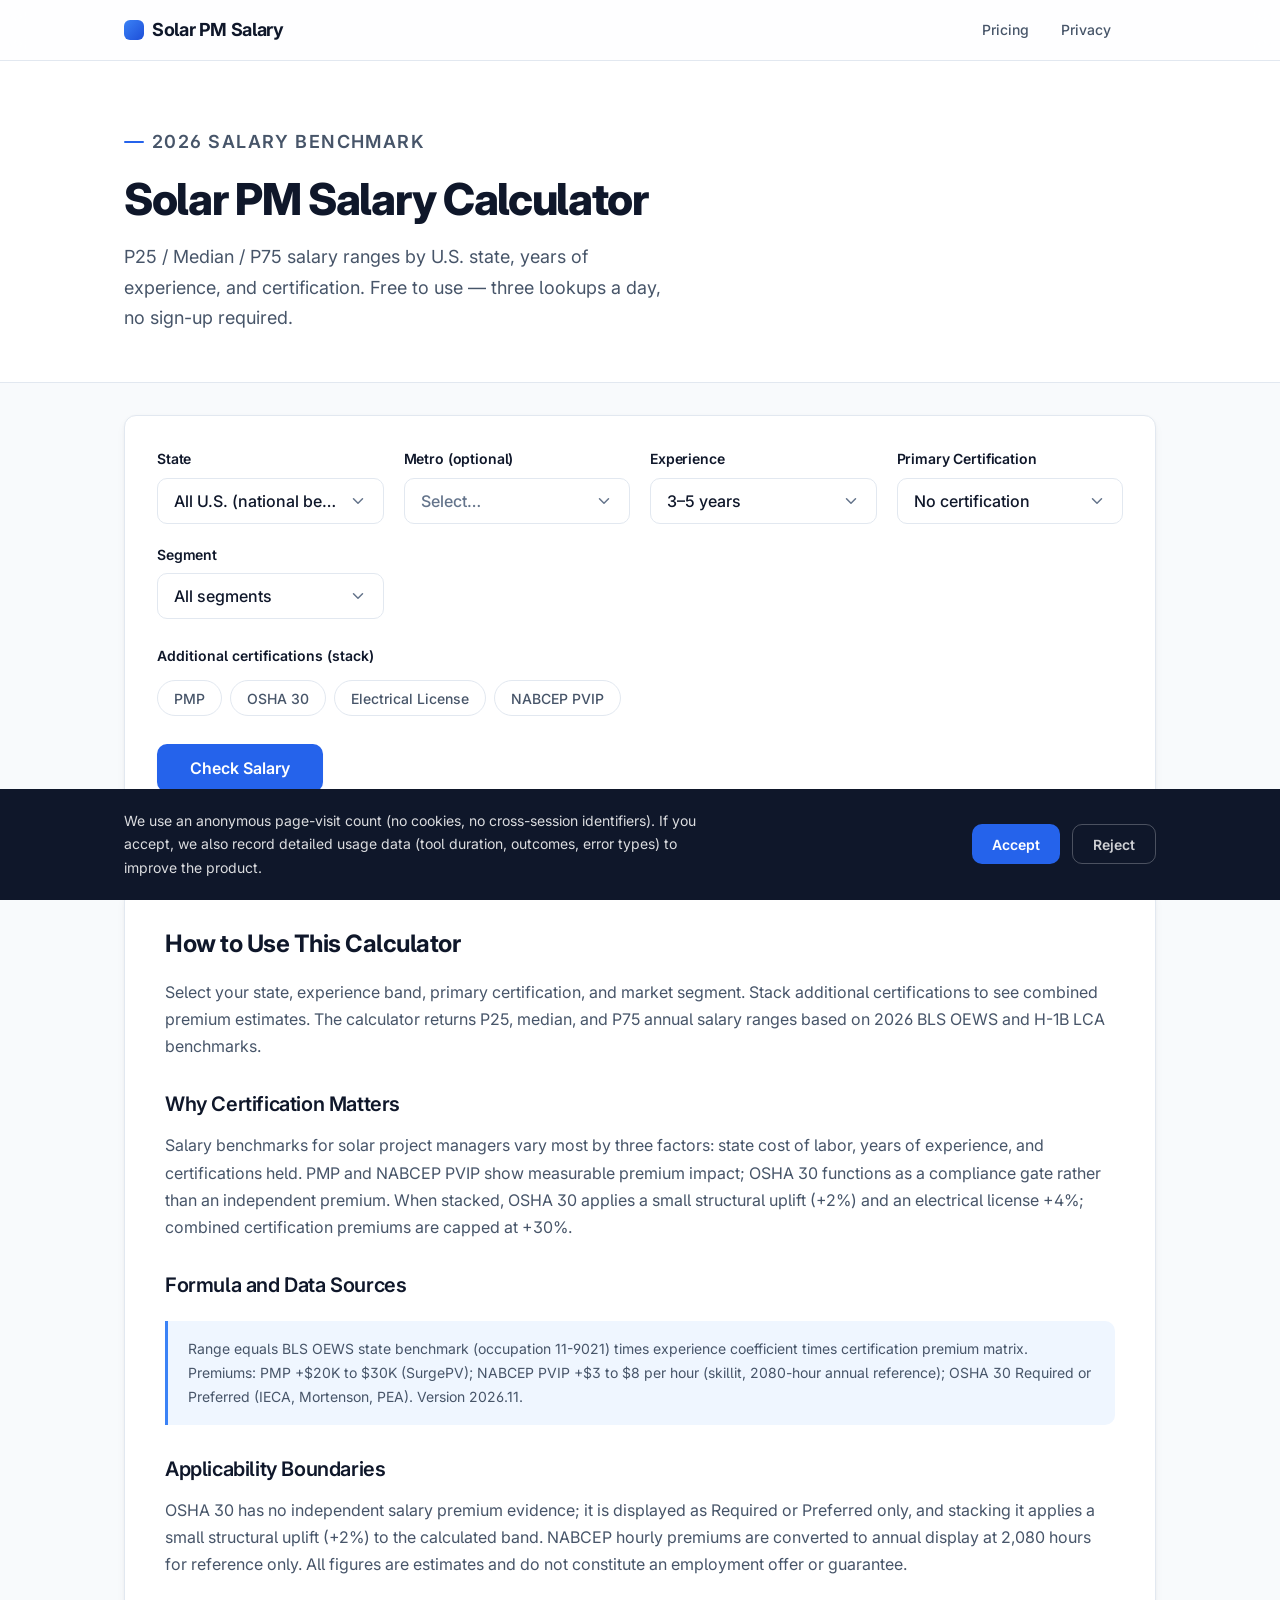
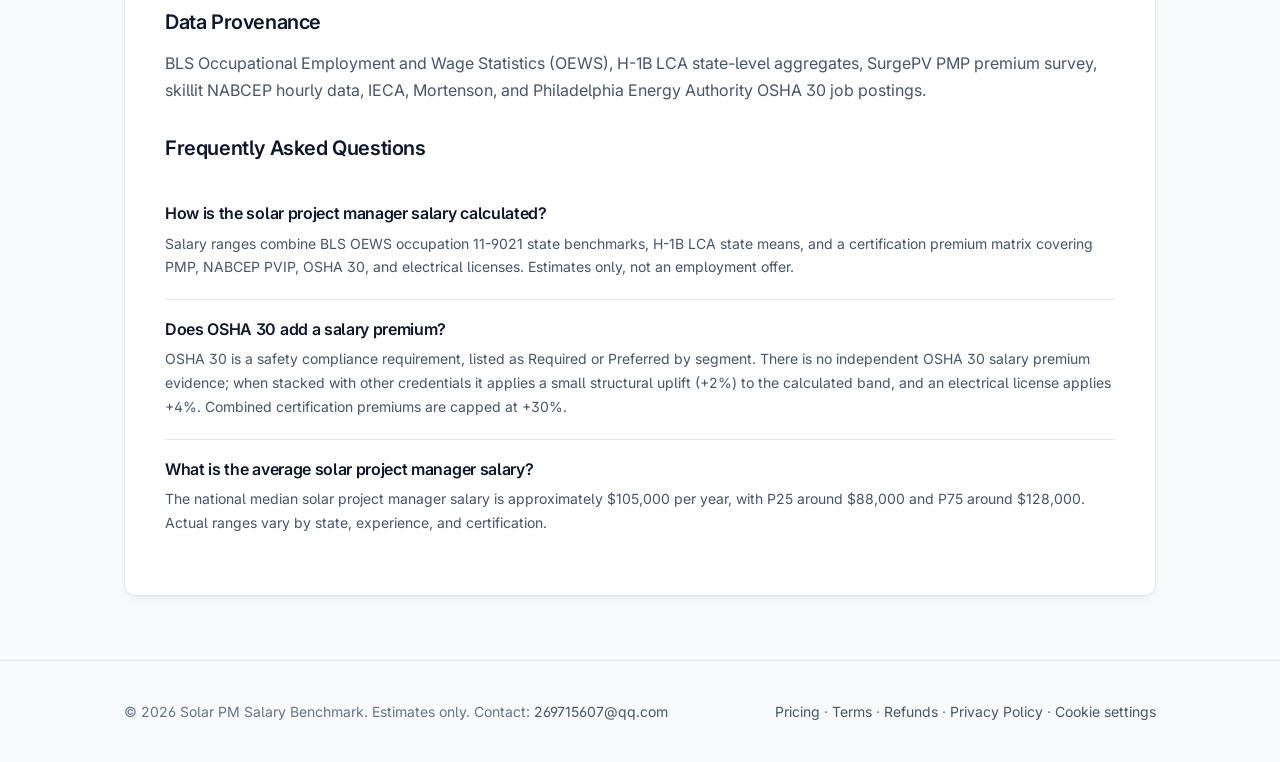
==== commit 85ae46c9: "feat(account): 账号体系接入 v3.2.0 — 页头槽位 + /account 会员页 + 定价页可开卖骨架（solar-pm-salary）" ====
--- a/index.html
+++ b/index.html
@@ -30,7 +30,7 @@
 
   <link rel="stylesheet" href="assets/css/tokens.css?v=2.0.0">
   <link rel="stylesheet" href="assets/css/base.css?v=2.0.0">
-  <link rel="stylesheet" href="assets/css/solar-pm-salary.css?v=2.1.0">
+  <link rel="stylesheet" href="assets/css/solar-pm-salary.css?v=2.2.0">
   <script src="/bff/js/vr-solar-pm-salary.js?v=3.0.0" data-vr-site="solar-pm-salary" defer></script>
 
   <!-- JSON-LD -->
@@ -118,8 +118,6 @@
   </header>
 
   <main>
-    <!-- 付款回跳提示：文案与显示时机全由 account.js 依据 billing/status 决定（?paid=1 只是线索，不是证据） -->
-    <div id="paid-banner" role="status" aria-live="polite" hidden></div>
     <!-- Hero -->
     <section class="hero">
       <div class="container">
@@ -189,26 +187,6 @@
       <p class="quota-line" id="quota-line" hidden></p>
 
       <section class="results-section" id="results" aria-live="polite" aria-label="Salary results"></section>
-
-      <!-- Pro 面板：只在「已登录 + 有效订阅」时由 account.js 显示（默认 hidden，不占位）。
-           定价页承诺了 API key，就必须有签发入口 —— 否则是"收钱不交付"。 -->
-      <section id="pro-panel" aria-label="Your Pro access" hidden
-               style="margin-top:var(--space-8);padding:18px 20px;border:1px solid #e5e7eb;border-radius:14px;background:#fff">
-        <h2 style="margin:0 0 .4rem;font-size:1.25rem">Your Pro access</h2>
-        <p id="pro-summary" style="margin:0 0 .8rem;color:var(--text-muted)"></p>
-        <h3 style="margin:.6rem 0 .3rem;font-size:1.02rem">API access</h3>
-        <p style="margin:0 0 .6rem;color:var(--text-muted);font-size:.92rem">
-          POST <code>https://api.guomeijiayu.com/solar-pm-salary/v1/estimate</code> with
-          <code>Authorization: Bearer &lt;your key&gt;</code> and the same JSON body as the form
-          (<code>state</code>, <code>experience</code>, <code>certification</code>, <code>segment</code>).
-          1,000 calls per day.
-        </p>
-        <div id="api-key-list"></div>
-        <p style="margin:.8rem 0 0">
-          <button type="button" class="btn btn-secondary" id="api-key-create">Create API key</button>
-        </p>
-        <div id="api-key-secret" hidden></div>
-      </section>
 
       <article class="thick-content">
         <h2>How to Use This Calculator</h2>
@@ -277,7 +255,8 @@
 
   <script src="assets/js/_site_config.js?v=2.4.0"></script>
   <script src="assets/js/api.js?v=2.0.0"></script>
-  <script src="assets/js/account.js?v=2.4.2"></script>
+  <script src="assets/js/account-text.js?v=3.2.0"></script>
+  <script src="assets/js/account.js?v=3.2.0" data-account-site="solar-pm-salary"></script>
   <script src="assets/js/solar-pm-salary-app.js?v=2.4.0"></script>
 </body>
 </html>
--- a/assets/css/solar-pm-salary.css
+++ b/assets/css/solar-pm-salary.css
@@ -731,6 +731,64 @@
   border-radius: var(--radius-full);
   padding: 2px 8px;
 }
+/* 页头这两个元素是链接（入口 → /account）：链接默认有下划线，会和"徽标/邮箱"打架 */
+a.account-badge,
+a.account-who { text-decoration: none; }
+a.account-badge:hover { background: var(--color-blue-100); text-decoration: none; }
+a.account-who:hover { color: var(--text-primary); text-decoration: underline; }
+/* 免费档徽标：同一形状，换灰。颜色本身也是信息，不能让 Free 看起来像 Pro */
+.account-badge.is-free {
+  color: var(--text-muted);
+  background: var(--color-gray-100);
+  border-color: var(--color-gray-200);
+}
+
+/* ---- 账号页 /account（2026-11-27） ---- */
+/* `hidden` 必须赢过组件类：`.btn { display:inline-flex }` 的优先级高于浏览器默认的
+   `[hidden]{display:none}` —— 结果就是"藏起来"的 Upgrade 按钮照样画在 Pro 用户面前
+   （2026-11-27 截图实测）。这条放在组件规则之前，任何 hidden 元素都真的不占位。 */
+[hidden] { display: none !important; }
+
+.account-main { padding-top: var(--space-12); padding-bottom: var(--space-16); }
+.account-title { margin-bottom: var(--space-6); }
+.account-loading { color: var(--text-muted); }
+.account-lead { margin: 0 0 var(--space-5); color: var(--text-muted); }
+.account-lead strong { color: var(--text-primary); }
+.account-card {
+  background: var(--bg-elevated);
+  border: 1px solid var(--bg-border);
+  border-radius: var(--radius-lg);
+  padding: var(--space-6);
+  margin-bottom: var(--space-5);
+}
+.account-card h2 { margin: 0; font-size: 1.15rem; }
+.account-card p { margin: 0 0 var(--space-3); }
+.account-card p:last-child { margin-bottom: 0; }
+.account-card code {
+  font-size: .88em;
+  /* 只断超长 URL，不按字节硬切：`word-break:break-all` 会把 `<your key>` 切成
+     "Bearer <you / r key>"（2026-11-27 截图实测），读起来像乱码。 */
+  overflow-wrap: anywhere;
+  background: var(--color-gray-100);
+  padding: 1px 5px;
+  border-radius: var(--radius-sm);
+}
+.account-status {
+  display: flex;
+  align-items: center;
+  gap: var(--space-3);
+  flex-wrap: wrap;
+  margin-bottom: var(--space-2);
+}
+.account-note { font-size: .9rem; color: var(--text-muted); }
+.account-note.is-blocked { color: var(--color-error); font-weight: var(--weight-medium); }
+.account-actions {
+  display: flex;
+  gap: var(--space-3);
+  flex-wrap: wrap;
+  margin-top: var(--space-4);
+}
+.account-cta { margin-top: var(--space-4); }
 
 /* ---- 额度提示行 ---- */
 .quota-line {
@@ -904,13 +962,18 @@
 }
 
 @media (max-width: 640px) {
-  /* 窄屏优先保住工具本身：导航只留可点的东西，邮箱与 Pro 徽标让位
-     （Pro 状态在额度行里仍有"Pro — unlimited checks"，信息没有丢） */
+  /* 窄屏优先保住工具本身：导航只留可点的东西，邮箱让位。
+     **Pro 徽标不能再藏**：2026-11-27 起它是账号页的唯一入口，藏了就等于
+     手机上没有"我的账号"这条路（隐藏邮箱只影响观感，隐藏入口影响可用性）。 */
   .site-header nav { gap: var(--space-3); min-width: 0; }
   .site-header .site-logo a { white-space: nowrap; }
+  /* 390px 实测（2026-11-27）：logo + Calculator + Pricing + PRO + Sign out 合起来比视口宽
+     21px，溢出部分被裁掉，Sign out 半个按钮看不见。允许换行，不藏入口。 */
+  .site-header .container { flex-wrap: wrap; row-gap: var(--space-2); }
+  .site-header nav { flex-wrap: wrap; justify-content: flex-end; }
   .account-slot { gap: var(--space-2); padding-left: var(--space-2); }
-  .account-who,
-  .account-badge { display: none; }
+  .account-who { display: none; }
+  .account-card { padding: var(--space-5); }
   .paywall { padding: var(--space-5); }
   .paywall h3 { font-size: var(--font-xl); }
   .paywall-plans { gap: var(--space-3); }
